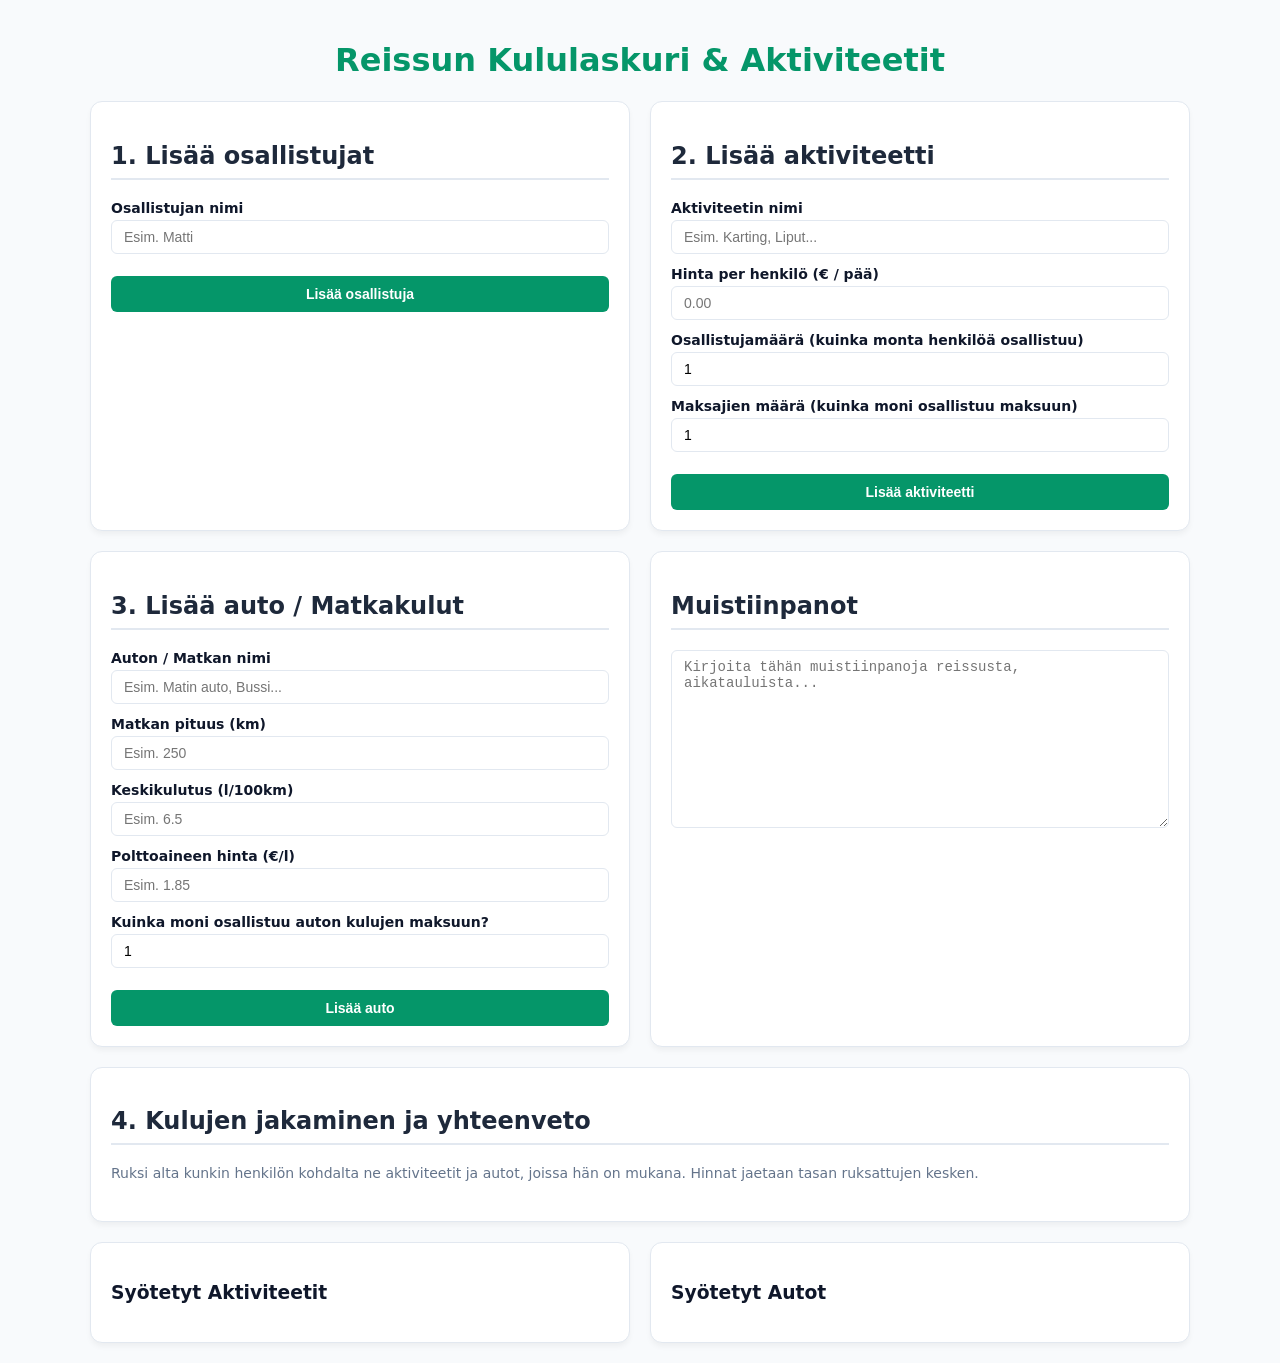
==== index.html @ 4d0e5d14 "Rename laskuri.html to index.html" ====
<!DOCTYPE html>
<html lang="fi">
<head>
    <meta charset="UTF-8">
    <meta name="viewport" content="width=device-width, initial-scale=1.0">
    <title>Reissun Kululaskuri</title>
    <link rel="manifest" href="manifest.json">
<meta name="theme-color" content="#059669">

<script>
  if ('serviceWorker' in navigator) {
    window.addEventListener('load', () => {
      navigator.serviceWorker.register('sw.js')
        .then(reg => console.log('Service Worker rekisteröity!', reg))
        .catch(err => console.err('Service Worker virhe:', err));
    });
  }
</script>
    <link rel="stylesheet" href="style.css">
</head>
<body>

<div class="container">
    <h1>Reissun Kululaskuri & Aktiviteetit</h1>

    <div class="grid">
        
        <div class="card">
            <h2>1. Lisää osallistujat</h2>
            <div class="form-group">
                <label for="partName">Osallistujan nimi</label>
                <input type="text" id="partName" placeholder="Esim. Matti">
            </div>
            <button onclick="addParticipant()">Lisää osallistuja</button>
        </div>

        <div class="card">
    <h2>2. Lisää aktiviteetti</h2>
    <div class="form-group">
        <label for="actName">Aktiviteetin nimi</label>
        <input type="text" id="actName" placeholder="Esim. Karting, Liput...">
    </div>
    <div class="form-group">
        <label for="actPrice">Hinta per henkilö (€ / pää)</label>
        <input type="number" id="actPrice" step="0.01" placeholder="0.00">
    </div>
    <div class="form-group">
        <label for="actCount">Osallistujamäärä (kuinka monta henkilöä osallistuu)</label>
        <input type="number" id="actCount" value="1" min="1">
    </div>
    <div class="form-group">
        <label for="actPayers">Maksajien määrä (kuinka moni osallistuu maksuun)</label>
        <input type="number" id="actPayers" value="1" min="1">
    </div>
    <button onclick="handleAddActivity()">Lisää aktiviteetti</button>
</div>

        <div class="card">
    <h2>3. Lisää auto / Matkakulut</h2>
    <div class="form-group">
        <label for="carName">Auton / Matkan nimi</label>
        <input type="text" id="carName" placeholder="Esim. Matin auto, Bussi...">
    </div>
    <div class="form-group">
        <label for="carDist">Matkan pituus (km)</label>
        <input type="number" id="carDist" placeholder="Esim. 250">
    </div>
    <div class="form-group">
        <label for="carCons">Keskikulutus (l/100km)</label>
        <input type="number" id="carCons" step="0.1" placeholder="Esim. 6.5">
    </div>
    <div class="form-group">
        <label for="carFuel">Polttoaineen hinta (€/l)</label>
        <input type="number" id="carFuel" step="0.001" placeholder="Esim. 1.85">
    </div>
    <div class="form-group">
        <label for="carPayers">Kuinka moni osallistuu auton kulujen maksuun?</label>
        <input type="number" id="carPayers" value="1" min="1">
    </div>
    <button onclick="handleAddCar()">Lisää auto</button>
</div>

        <div class="card">
            <h2>Muistiinpanot</h2>
            <textarea id="notes" rows="10" placeholder="Kirjoita tähän muistiinpanoja reissusta, aikatauluista..." oninput="saveNotes()"></textarea>
        </div>

        <div class="card full-width">
            <h2>4. Kulujen jakaminen ja yhteenveto</h2>
            <p class="instruction">
                Ruksi alta kunkin henkilön kohdalta ne aktiviteetit ja autot, joissa hän on mukana. Hinnat jaetaan tasan ruksattujen kesken.
            </p>
            <div id="participantsList"></div>
        </div>

        <div class="card">
            <h3>Syötetyt Aktiviteetit</h3>
            <div id="activitiesList"></div>
        </div>

        <div class="card">
            <h3>Syötetyt Autot</h3>
            <div id="carsList"></div>
        </div>

    </div>
</div>

<script src="activityCounter.js"></script>
<script src="carCounter.js"></script>
<script src="app.js"></script>
</body>
</html>
---- style.css ----
:root {
    --primary: #059669;
    --primary-hover: #047857;
    --bg: #f8fafc;
    --card-bg: #ffffff;
    --text: #0f172a;
    --border: #e2e8f0;
}

body {
    font-family: 'Segoe UI', system-ui, sans-serif;
    background-color: var(--bg);
    color: var(--text);
    margin: 0;
    padding: 20px;
}

.container {
    max-width: 1100px;
    margin: 0 auto;
}

h1 { 
    text-align: center; 
    color: var(--primary); 
}

h2 { 
    border-bottom: 2px solid var(--border); 
    padding-bottom: 8px; 
    color: #1e293b; 
}

.grid {
    display: grid;
    grid-template-columns: 1fr;
    gap: 20px;
}

@media (min-width: 768px) {
    .grid { grid-template-columns: 1fr 1fr; }
    .full-width { grid-column: span 2; }
}

.card {
    background: var(--card-bg);
    padding: 20px;
    border-radius: 12px;
    box-shadow: 0 4px 6px -1px rgba(0,0,0,0.05);
    border: 1px solid var(--border);
}

.form-group {
    margin-bottom: 12px;
}

label {
    display: block;
    font-size: 14px;
    font-weight: 600;
    margin-bottom: 4px;
}

input, textarea, select {
    width: 100%;
    padding: 8px 12px;
    box-sizing: border-box;
    border: 1px solid var(--border);
    border-radius: 6px;
    font-size: 14px;
}

button {
    background: var(--primary);
    color: white;
    border: none;
    padding: 10px 16px;
    border-radius: 6px;
    cursor: pointer;
    font-weight: 600;
    width: 100%;
    margin-top: 10px;
    font-size: 14px;
}

button:hover { background: var(--primary-hover); }

.btn-danger { background: #ef4444; }
.btn-danger:hover { background: #dc2626; }

.instruction {
    font-size: 14px;
    color: #64748b;
    margin-bottom: 20px;
}

.list-item {
    background: #f1f5f9;
    padding: 12px;
    border-radius: 8px;
    margin-bottom: 10px;
    position: relative;
}

.delete-btn {
    position: absolute;
    top: 8px;
    right: 8px;
    background: #ef4444;
    color: white;
    border: none;
    border-radius: 50%; /* Tekee napista pyöreän */
    width: 22px !important; /* Pakotetaan leveys (ohittaa yleisen 100% säännön) */
    height: 22px !important; /* Pakotetaan korkeus */
    padding: 0 !important; /* Poistetaan ylimääräiset pehmusteet */
    margin: 0 !important;
    cursor: pointer;
    font-size: 12px;
    font-weight: bold;
    display: flex;
    align-items: center;
    justify-content: center;
    transition: background 0.2s;
}

.delete-btn:hover {
    background: #dc2626;
}

/* Varmistetaan, että listan laatikko tajuaa jättää oikealle puolelle tilaa napille */
.list-item {
    background: #f1f5f9;
    padding: 12px;
    padding-right: 35px; /* Lisätty tilaa, ettei teksti mene koskaan rasti alle */
    border-radius: 8px;
    margin-bottom: 10px;
    position: relative;
}

.participant-card {
    background: #f8fafc;
    border: 1px solid var(--border);
    padding: 15px;
    border-radius: 8px;
    margin-bottom: 15px;
}

.checkbox-group {
    display: flex;
    flex-wrap: wrap;
    gap: 15px;
    margin-top: 10px;
    background: white;
    padding: 10px;
    border-radius: 6px;
    border: 1px solid var(--border);
}

.checkbox-label {
    display: flex;
    align-items: center;
    gap: 6px;
    font-size: 14px;
    cursor: pointer;
}

.checkbox-label input {
    width: auto;
}

.summary-box {
    background: #ecfdf5;
    border: 2px solid #10b981;
    padding: 15px;
    border-radius: 8px;
    margin-top: 15px;
}

.total-price {
    font-weight: bold;
    color: var(--primary-hover);
}
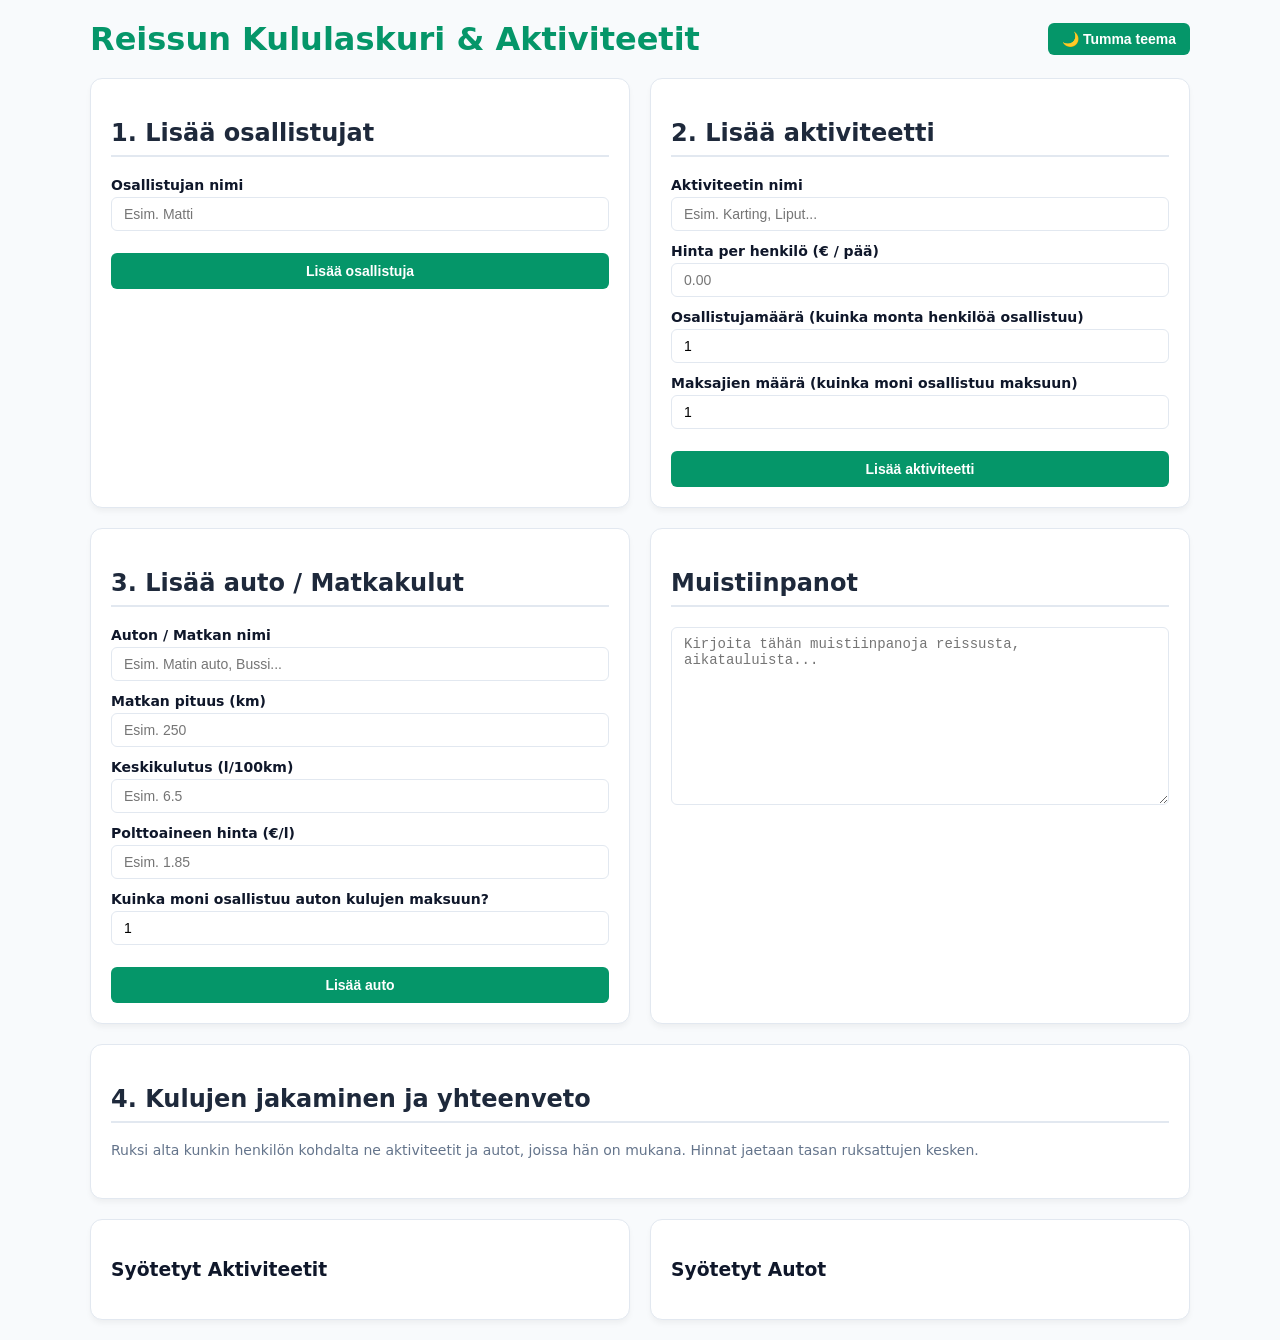
==== commit 8750e44a: "Refactor index.html structure and add theme toggle" ====
--- a/index.html
+++ b/index.html
@@ -21,7 +21,10 @@
 <body>
 
 <div class="container">
-    <h1>Reissun Kululaskuri & Aktiviteetit</h1>
+    <div style="display: flex; justify-content: space-between; align-items: center; margin-bottom: 20px;">
+    <h1 style="margin: 0; text-align: left;">Reissun Kululaskuri & Aktiviteetit</h1>
+    <button id="themeToggle" onclick="toggleTheme()" style="width: auto; margin: 0; padding: 8px 14px;">🌙 Tumma teema</button>
+</div>
 
     <div class="grid">
         
